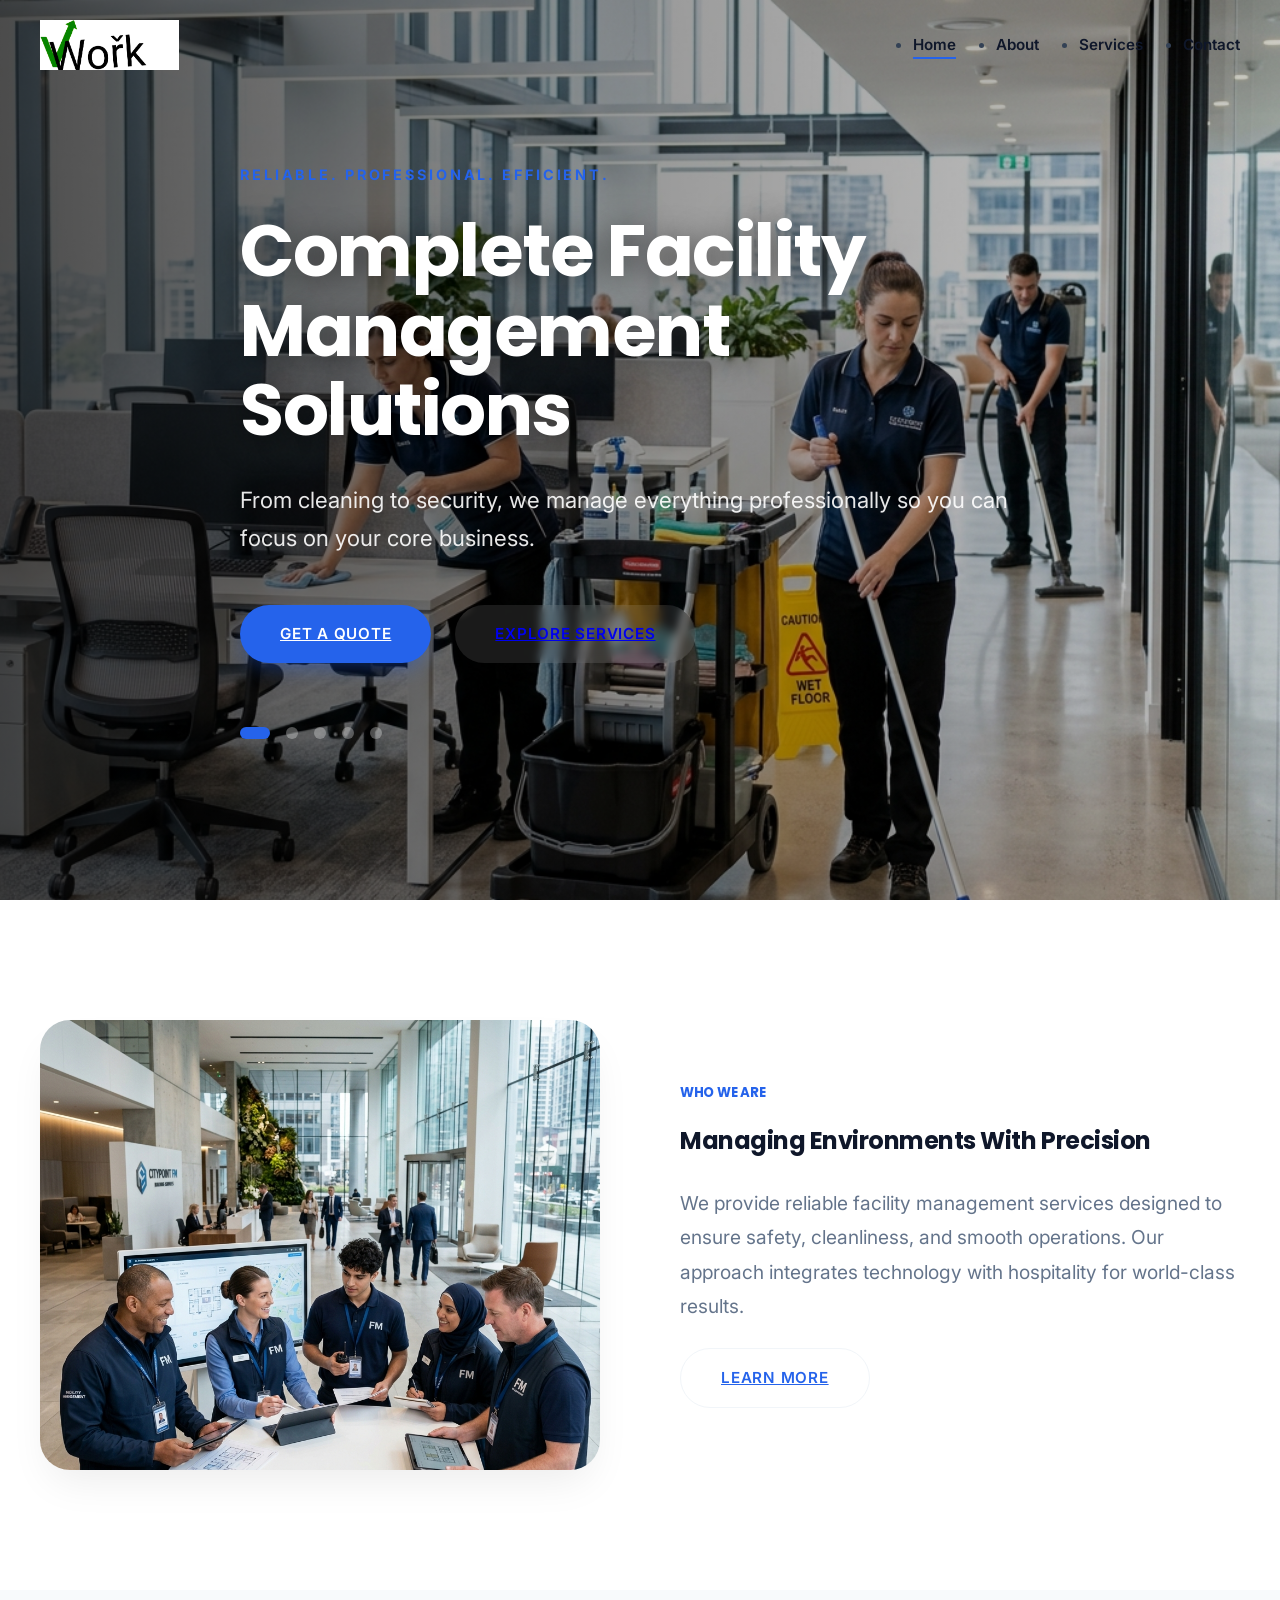
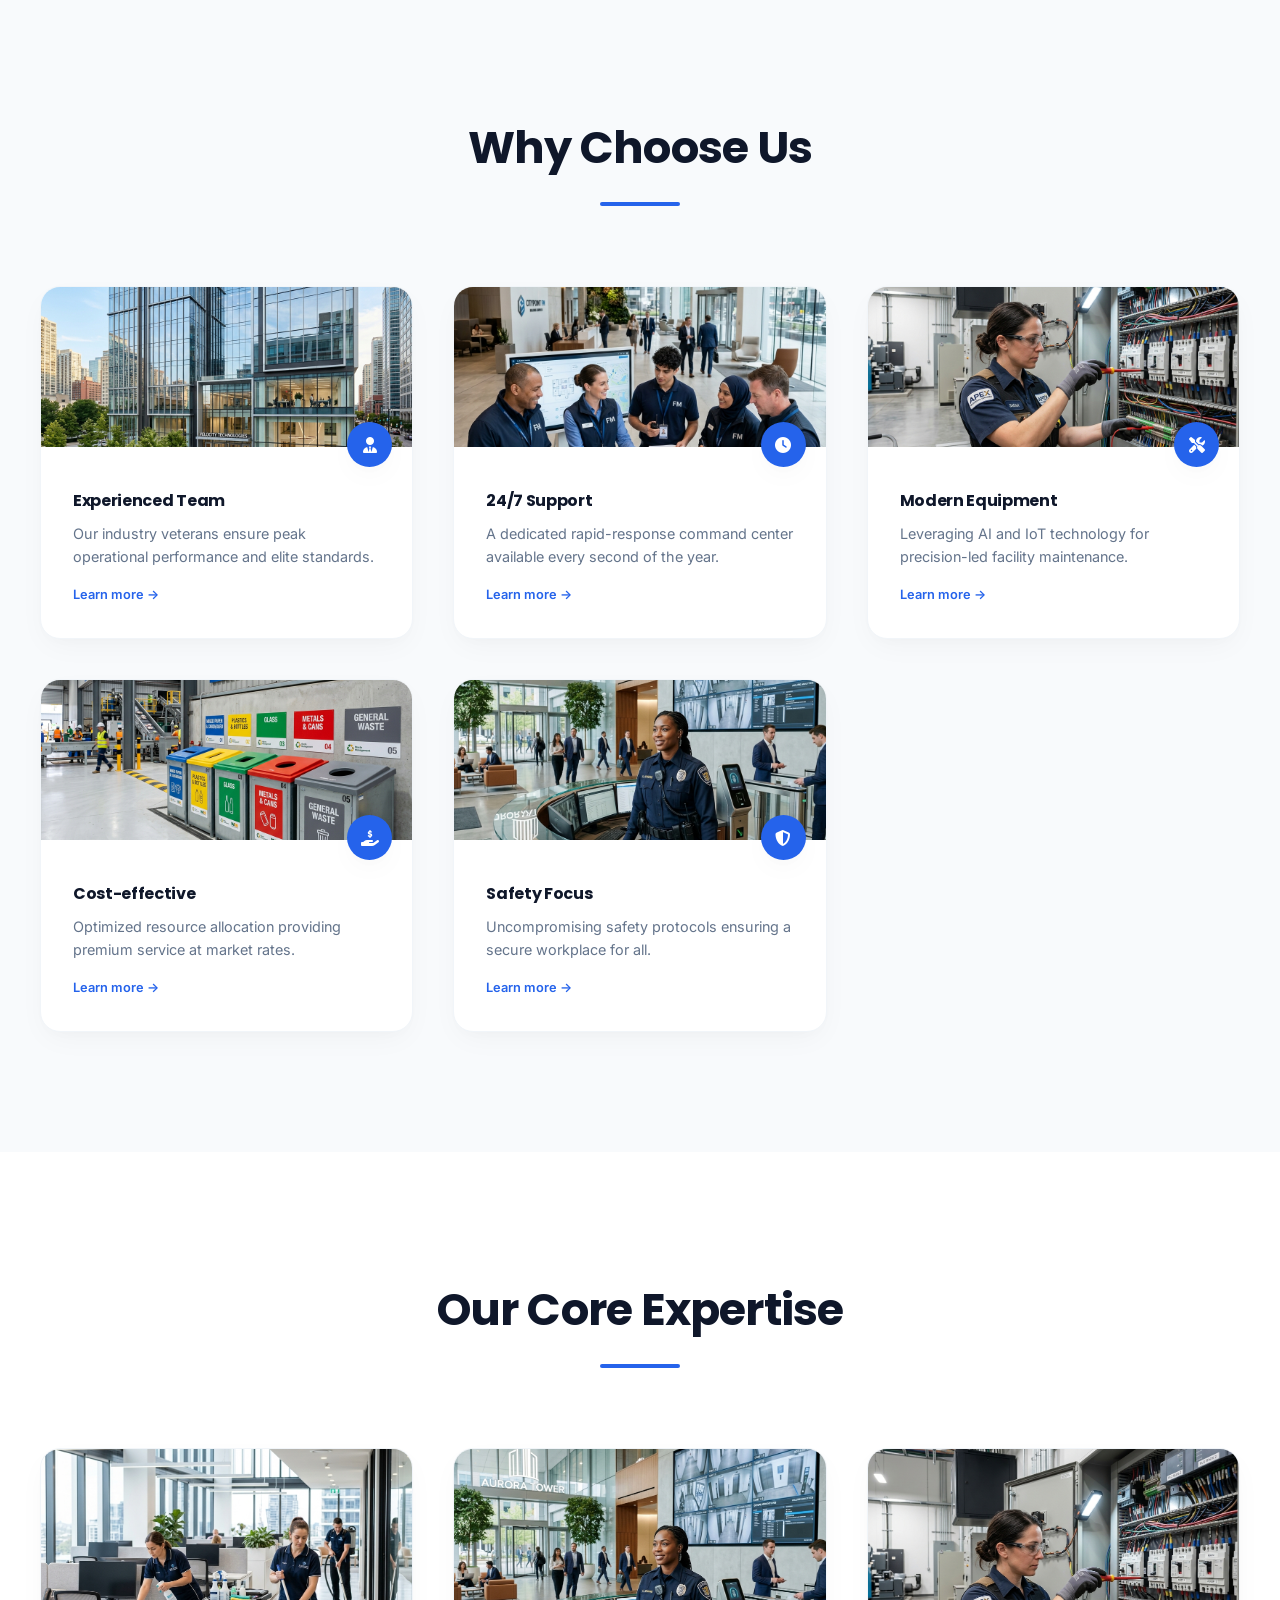
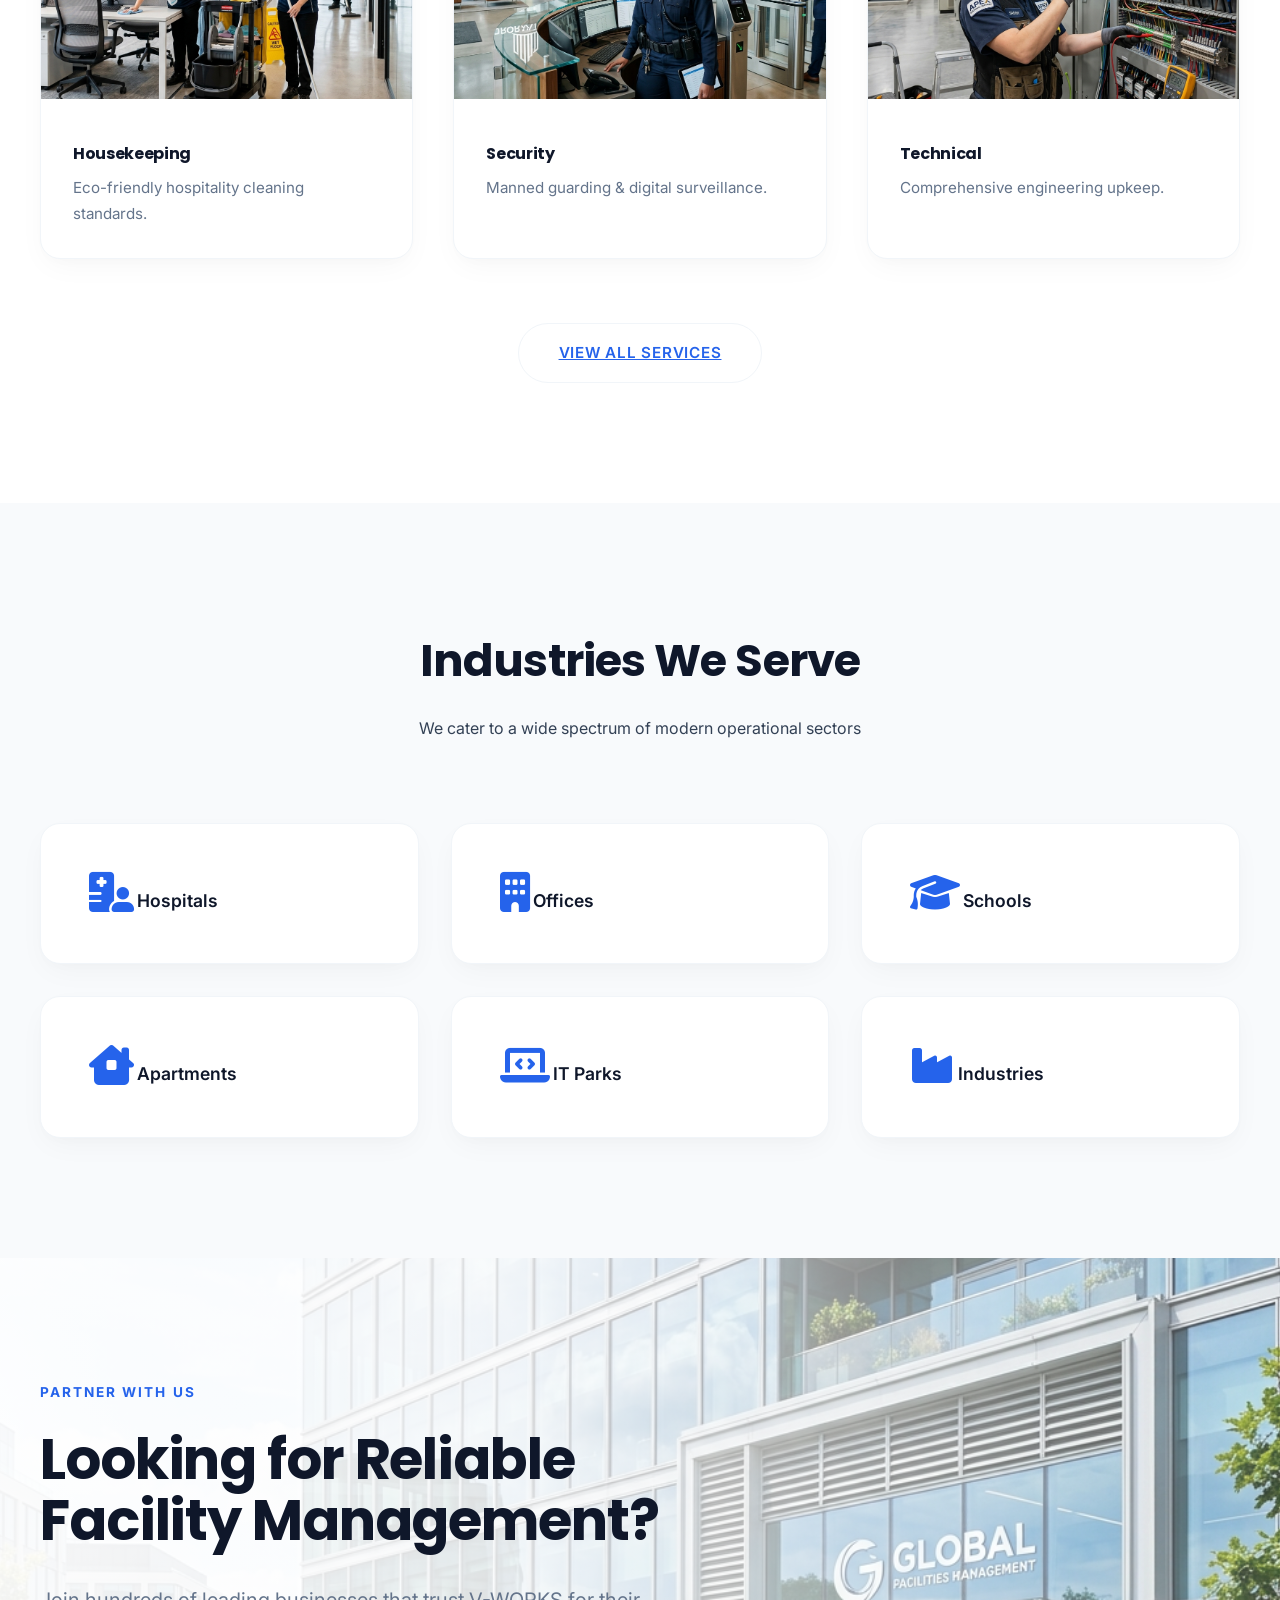
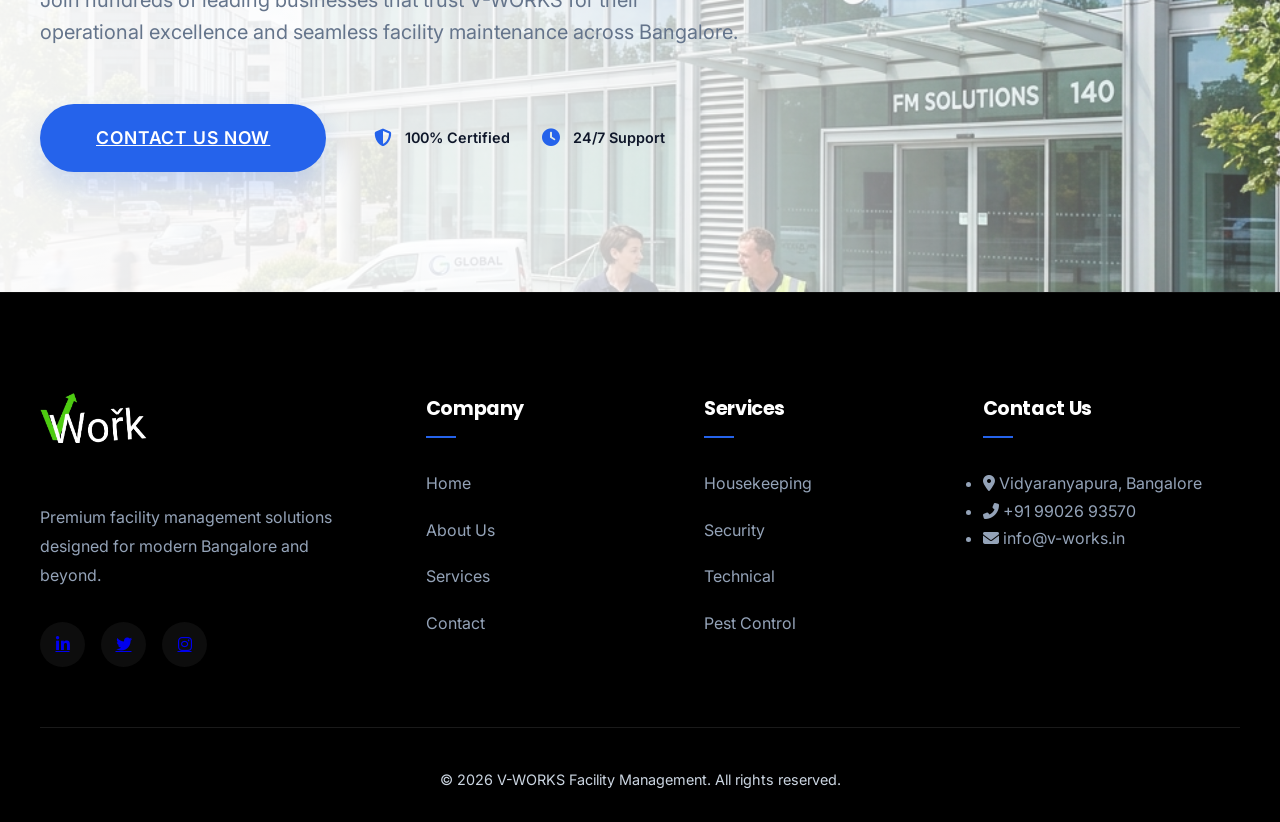
==== index.html @ 8fc551c4 "Initialize V-WORKS project with professional directory structure" ====
<!DOCTYPE html>
<html lang="en">
<head>
    <meta charset="UTF-8">
    <meta name="viewport" content="width=device-width, initial-scale=1.0">
    <title>V-WORKS Facility Management | Excellence in Operation</title>
    <link rel="stylesheet" href="css/style.css">
    <link rel="stylesheet" href="https://cdnjs.cloudflare.com/ajax/libs/font-awesome/6.4.0/css/all.min.css">
</head>
<body>

    <header>
        <div class="container">
            <nav>
                <a href="index.html" class="logo">
                    <img src="images/icons/logo-official.jpeg" alt="V-WORKS Logo" style="height: 50px; width: auto; display: block; filter: invert(1) hue-rotate(180deg); mix-blend-mode: multiply;">
                </a>
                <ul class="nav-links">
                    <li><a href="index.html">Home</a></li>
                    <li><a href="about.html">About</a></li>
                    <li><a href="services.html">Services</a></li>
                    <li><a href="contact.html">Contact</a></li>
                </ul>
                <div class="menu-toggle">
                    <i class="fas fa-bars"></i>
                </div>
            </nav>
        </div>
    </header>

    <!-- 1. CINEMATIC SLIDER HERO SECTION -->
    <section class="hero-slider" id="home">
        <div class="slider-container">
            <!-- Slide 1: Housekeeping -->
            <div class="slide active" style="background-image: url('images/services/housekeeping.png');"></div>
            <!-- Slide 2: Security -->
            <div class="slide" style="background-image: url('images/services/security.png');"></div>
            <!-- Slide 3: Maintenance -->
            <div class="slide" style="background-image: url('images/services/maintenance.png');"></div>
            <!-- Slide 4: Landscaping -->
            <div class="slide" style="background-image: url('images/services/landscaping.png');"></div>
            <!-- Slide 5: Facility -->
            <div class="slide" style="background-image: url('images/hero/hero-bg.png');"></div>
        </div>

        <div class="slider-overlay"></div>

        <div class="container">
            <div class="hero-slider-content">
                <span class="service-tag reveal-fade">Reliable. Professional. Efficient.</span>
                <h1 class="reveal-up">Complete Facility <br><span class="text-accent">Management</span> Solutions</h1>
                <p class="reveal-up" style="transition-delay: 0.2s;">From cleaning to security, we manage everything professionally so you can focus on your core business.</p>
                
                <div class="hero-btns reveal-up" style="transition-delay: 0.4s;">
                    <a href="contact.html" class="btn btn-primary">Get a Quote</a>
                    <a href="services.html" class="btn btn-outline" style="background: rgba(255,255,255,0.1); backdrop-filter: blur(5px);">Explore Services</a>
                </div>

                <div class="slider-dots">
                    <span class="dot active"></span>
                    <span class="dot"></span>
                    <span class="dot"></span>
                    <span class="dot"></span>
                    <span class="dot"></span>
                </div>
            </div>
        </div>
    </section>

    <!-- 2. QUICK ABOUT -->
    <section class="quick-about section-padding">
        <div class="container">
            <div class="grid-3" style="grid-template-columns: 1fr 1fr; align-items: center; gap: 5rem;">
                <div class="service-img-wrapper reveal-left">
                    <img src="images/about/who-we-are.png" alt="Facility Excellence">
                </div>
                <div class="about-text reveal-right">
                    <h5 style="color: var(--primary-color); text-transform: uppercase; margin-bottom: 1rem;">Who We Are</h5>
                    <h2 style="margin-bottom: 1.5rem;">Managing Environments With Precision</h2>
                    <p style="font-size: 1.2rem; line-height: 1.8; color: var(--secondary-color);">We provide reliable facility management services designed to ensure safety, cleanliness, and smooth operations. Our approach integrates technology with hospitality for world-class results.</p>
                    <a href="about.html" class="btn btn-secondary" style="margin-top: 1.5rem;">Learn More</a>
                </div>
            </div>
        </div>
    </section>

    <!-- 3. WHY CHOOSE US -->
    <section class="why-choose section-padding" style="background: var(--bg-light);">
        <div class="container">
            <div class="section-title reveal-fade">
                <h2>Why Choose Us</h2>
                <div class="accent-bar"></div>
            </div>
            <div class="grid-3" style="gap: 2.5rem;">
                <div class="card-premium reveal-fade interactive-card" data-topic="team" style="padding: 0; overflow: hidden; display: flex; flex-direction: column;">
                    <div class="card-img-top" style="background-image: url('images/about/about-company.png'); height: 160px; background-size: cover; background-position: center; position: relative;">
                        <i class="fas fa-user-tie" style="position: absolute; bottom: -20px; right: 20px; background: var(--primary-color); color: white; width: 45px; height: 45px; border-radius: 50%; display: flex; align-items: center; justify-content: center; box-shadow: var(--shadow-soft);"></i>
                    </div>
                    <div style="padding: 2.5rem 2rem 2rem;">
                        <h4 style="margin-bottom: 0.5rem; color: var(--heading-color);">Experienced Team</h4>
                        <p style="font-size: 0.9rem; color: var(--secondary-color); line-height: 1.6;">Our industry veterans ensure peak operational performance and elite standards.</p>
                        <span style="font-size: 0.8rem; color: var(--primary-color); font-weight: 600; margin-top: 1rem; display: block;">Learn more →</span>
                    </div>
                </div>
                <div class="card-premium reveal-fade interactive-card" data-topic="support" style="padding: 0; overflow: hidden; display: flex; flex-direction: column;">
                    <div class="card-img-top" style="background-image: url('images/about/who-we-are.png'); height: 160px; background-size: cover; background-position: center; position: relative;">
                        <i class="fas fa-clock" style="position: absolute; bottom: -20px; right: 20px; background: var(--primary-color); color: white; width: 45px; height: 45px; border-radius: 50%; display: flex; align-items: center; justify-content: center; box-shadow: var(--shadow-soft);"></i>
                    </div>
                    <div style="padding: 2.5rem 2rem 2rem;">
                        <h4 style="margin-bottom: 0.5rem; color: var(--heading-color);">24/7 Support</h4>
                        <p style="font-size: 0.9rem; color: var(--secondary-color); line-height: 1.6;">A dedicated rapid-response command center available every second of the year.</p>
                        <span style="font-size: 0.8rem; color: var(--primary-color); font-weight: 600; margin-top: 1rem; display: block;">Learn more →</span>
                    </div>
                </div>
                <div class="card-premium reveal-fade interactive-card" data-topic="equipment" style="padding: 0; overflow: hidden; display: flex; flex-direction: column;">
                    <div class="card-img-top" style="background-image: url('images/services/maintenance.png'); height: 160px; background-size: cover; background-position: center; position: relative;">
                        <i class="fas fa-tools" style="position: absolute; bottom: -20px; right: 20px; background: var(--primary-color); color: white; width: 45px; height: 45px; border-radius: 50%; display: flex; align-items: center; justify-content: center; box-shadow: var(--shadow-soft);"></i>
                    </div>
                    <div style="padding: 2.5rem 2rem 2rem;">
                        <h4 style="margin-bottom: 0.5rem; color: var(--heading-color);">Modern Equipment</h4>
                        <p style="font-size: 0.9rem; color: var(--secondary-color); line-height: 1.6;">Leveraging AI and IoT technology for precision-led facility maintenance.</p>
                        <span style="font-size: 0.8rem; color: var(--primary-color); font-weight: 600; margin-top: 1rem; display: block;">Learn more →</span>
                    </div>
                </div>
                <div class="card-premium reveal-fade interactive-card" data-topic="cost" style="padding: 0; overflow: hidden; display: flex; flex-direction: column;">
                    <div class="card-img-top" style="background-image: url('images/services/waste-management.png'); height: 160px; background-size: cover; background-position: center; position: relative;">
                        <i class="fas fa-hand-holding-dollar" style="position: absolute; bottom: -20px; right: 20px; background: var(--primary-color); color: white; width: 45px; height: 45px; border-radius: 50%; display: flex; align-items: center; justify-content: center; box-shadow: var(--shadow-soft);"></i>
                    </div>
                    <div style="padding: 2.5rem 2rem 2rem;">
                        <h4 style="margin-bottom: 0.5rem; color: var(--heading-color);">Cost-effective</h4>
                        <p style="font-size: 0.9rem; color: var(--secondary-color); line-height: 1.6;">Optimized resource allocation providing premium service at market rates.</p>
                        <span style="font-size: 0.8rem; color: var(--primary-color); font-weight: 600; margin-top: 1rem; display: block;">Learn more →</span>
                    </div>
                </div>
                <div class="card-premium reveal-fade interactive-card" data-topic="safety" style="padding: 0; overflow: hidden; display: flex; flex-direction: column;">
                    <div class="card-img-top" style="background-image: url('images/services/security.png'); height: 160px; background-size: cover; background-position: center; position: relative;">
                        <i class="fas fa-shield-alt" style="position: absolute; bottom: -20px; right: 20px; background: var(--primary-color); color: white; width: 45px; height: 45px; border-radius: 50%; display: flex; align-items: center; justify-content: center; box-shadow: var(--shadow-soft);"></i>
                    </div>
                    <div style="padding: 2.5rem 2rem 2rem;">
                        <h4 style="margin-bottom: 0.5rem; color: var(--heading-color);">Safety Focus</h4>
                        <p style="font-size: 0.9rem; color: var(--secondary-color); line-height: 1.6;">Uncompromising safety protocols ensuring a secure workplace for all.</p>
                        <span style="font-size: 0.8rem; color: var(--primary-color); font-weight: 600; margin-top: 1rem; display: block;">Learn more →</span>
                    </div>
                </div>
            </div>
        </div>
    </section>

    <!-- Details Modal -->
    <div id="detailsModal" class="modal-overlay">
        <div class="modal-content glass">
            <span class="close-modal">&times;</span>
            <div id="modalBody">
                <!-- Content injected via JS -->
            </div>
        </div>
    </div>

    <!-- 4. SERVICES PREVIEW -->
    <section class="services-preview section-padding">
        <div class="container">
            <div class="section-title reveal-fade">
                <h2>Our Core Expertise</h2>
                <div class="accent-bar"></div>
            </div>
            <div class="grid-3">
                <div class="card-premium reveal-fade" style="padding: 0; overflow: hidden;">
                    <img src="images/services/housekeeping.png" alt="Housekeeping" style="width: 100%; height: 250px; object-fit: cover;">
                    <div style="padding: 2rem;">
                        <h4 style="margin-bottom: 0.5rem;">Housekeeping</h4>
                        <p style="font-size: 0.95rem; color: var(--secondary-color);">Eco-friendly hospitality cleaning standards.</p>
                    </div>
                </div>
                <div class="card-premium reveal-fade" style="padding: 0; overflow: hidden;">
                    <img src="images/services/security.png" alt="Security" style="width: 100%; height: 250px; object-fit: cover;">
                    <div style="padding: 2rem;">
                        <h4 style="margin-bottom: 0.5rem;">Security</h4>
                        <p style="font-size: 0.95rem; color: var(--secondary-color);">Manned guarding & digital surveillance.</p>
                    </div>
                </div>
                <div class="card-premium reveal-fade" style="padding: 0; overflow: hidden;">
                    <img src="images/services/maintenance.png" alt="Technical" style="width: 100%; height: 250px; object-fit: cover;">
                    <div style="padding: 2rem;">
                        <h4 style="margin-bottom: 0.5rem;">Technical</h4>
                        <p style="font-size: 0.95rem; color: var(--secondary-color);">Comprehensive engineering upkeep.</p>
                    </div>
                </div>
            </div>
            <div style="text-align: center; margin-top: 4rem;">
                <a href="services.html" class="btn btn-secondary">View All Services</a>
            </div>
        </div>
    </section>

    <!-- 5. INDUSTRIES -->
    <section class="industries section-padding" style="background: var(--bg-light);">
        <div class="container">
            <div class="section-title reveal-fade">
                <h2>Industries We Serve</h2>
                <p style="margin-top: 1rem;">We cater to a wide spectrum of modern operational sectors</p>
            </div>
            <div class="grid-3" style="grid-template-columns: repeat(auto-fit, minmax(280px, 1fr)); gap: 2rem;">
                <div class="card-premium reveal-fade industry-tag">
                    <i class="fas fa-hospital-user"></i>
                    <span>Hospitals</span>
                </div>
                <div class="card-premium reveal-fade industry-tag">
                    <i class="fas fa-building"></i>
                    <span>Offices</span>
                </div>
                <div class="card-premium reveal-fade industry-tag">
                    <i class="fas fa-graduation-cap"></i>
                    <span>Schools</span>
                </div>
                <div class="card-premium reveal-fade industry-tag">
                    <i class="fas fa-house-chimney-window"></i>
                    <span>Apartments</span>
                </div>
                <div class="card-premium reveal-fade industry-tag">
                    <i class="fas fa-laptop-code"></i>
                    <span>IT Parks</span>
                </div>
                <div class="card-premium reveal-fade industry-tag">
                    <i class="fas fa-industry"></i>
                    <span>Industries</span>
                </div>
            </div>
        </div>
    </section>

    <!-- 7. PREMIUM LIGHT CTA SECTION -->
    <section class="cta-banner-new" id="contact">
        <div class="cta-bg-image"></div>
        <div class="cta-overlay-light"></div>
        <div class="container container-relative">
            <div class="cta-content-new reveal-up">
                <span class="cta-tag">Partner with us</span>
                <h2>Looking for Reliable <br><span class="text-accent">Facility Management?</span></h2>
                <p>Join hundreds of leading businesses that trust V-WORKS for their operational excellence and seamless facility maintenance across Bangalore.</p>
                
                <div class="cta-flex">
                    <a href="contact.html" class="btn btn-primary btn-cta-main">Contact Us Now</a>
                    <div class="cta-trust">
                        <div class="trust-pill">
                            <i class="fas fa-shield-alt"></i> 100% Certified
                        </div>
                        <div class="trust-pill">
                            <i class="fas fa-clock"></i> 24/7 Support
                        </div>
                    </div>
                </div>
            </div>
        </div>
    </section>

    <footer>
        <div class="container">
            <div class="footer-grid">
                <div class="footer-col">
                    <a href="index.html" class="logo" style="margin-bottom: 1.5rem; display: inline-block;">
                        <img src="images/icons/logo-official.jpeg" alt="V-WORKS Logo" style="height: 50px; width: auto; mix-blend-mode: screen;">
                    </a>
                    <p class="footer-desc">Premium facility management solutions designed for modern Bangalore and beyond.</p>
                    <div class="social-bar">
                        <a href="#"><i class="fab fa-linkedin-in"></i></a>
                        <a href="#"><i class="fab fa-twitter"></i></a>
                        <a href="#"><i class="fab fa-instagram"></i></a>
                    </div>
                </div>
                <div class="footer-col">
                    <h4>Company</h4>
                    <ul class="footer-links">
                        <li><a href="index.html">Home</a></li>
                        <li><a href="about.html">About Us</a></li>
                        <li><a href="services.html">Services</a></li>
                        <li><a href="contact.html">Contact</a></li>
                    </ul>
                </div>
                <div class="footer-col">
                    <h4>Services</h4>
                    <ul class="footer-links">
                        <li><a href="services.html#housekeeping">Housekeeping</a></li>
                        <li><a href="services.html#security">Security</a></li>
                        <li><a href="services.html#maintenance">Technical</a></li>
                        <li><a href="services.html#pest-control">Pest Control</a></li>
                    </ul>
                </div>
                <div class="footer-col">
                    <h4 class="footer-title">Contact Us</h4>
                    <ul class="footer-contact">
                        <li><i class="fas fa-map-marker-alt"></i> Vidyaranyapura, Bangalore</li>
                        <li><i class="fas fa-phone-alt"></i> +91 99026 93570</li>
                        <li><i class="fas fa-envelope"></i> info@v-works.in</li>
                    </ul>
                </div>
            </div>
            <div class="footer-bottom">
                <p>&copy; 2026 V-WORKS Facility Management. All rights reserved.</p>
            </div>
        </div>
    </footer>

    <script src="js/script.js"></script>
</body>
</html>
---- css/style.css ----
@import url('https://fonts.googleapis.com/css2?family=Poppins:wght@300;400;500;600;700&family=Inter:wght@400;500;600;700&display=swap');

:root {
    --primary-color: #2563eb;
    --primary-glow: rgba(37, 99, 235, 0.4);
    --secondary-color: #64748b;
    --text-color: #334155;
    --heading-color: #0f172a;
    --bg-white: #ffffff;
    --bg-light: #f8fafc;
    --bg-glass: rgba(255, 255, 255, 0.8);
    --footer-bg: #1e293b;
    --footer-text: #cbd5e1;
    --border-color: #f1f5f9;
    --shadow-soft: 0 10px 30px -5px rgba(0, 0, 0, 0.04), 0 5px 15px -5px rgba(0, 0, 0, 0.02);
    --shadow-premium: 0 20px 40px -10px rgba(0, 0, 0, 0.08);
    --transition-smooth: all 0.5s cubic-bezier(0.4, 0, 0.2, 1);
}

/* Reset & Global */
* {
    margin: 0;
    padding: 0;
    box-sizing: border-box;
}

html {
    scroll-behavior: smooth;
}

body {
    font-family: 'Inter', sans-serif;
    line-height: 1.7;
    color: var(--text-color);
    background-color: var(--bg-white);
    overflow-x: hidden;
}

h1, h2, h3, h4, h5, h6 {
    font-family: 'Poppins', sans-serif;
    color: var(--heading-color);
    font-weight: 700;
    letter-spacing: -0.02em;
}

/* Reusable Components */
.container {
    max-width: 1280px;
    margin: 0 auto;
    padding: 0 2.5rem;
}

.section-padding {
    padding: 120px 0;
}

.btn {
    display: inline-flex;
    align-items: center;
    justify-content: center;
    padding: 1rem 2.5rem;
    border-radius: 50px;
    font-weight: 600;
    font-size: 0.95rem;
    cursor: pointer;
    transition: var(--transition-smooth);
    border: none;
    text-transform: uppercase;
    letter-spacing: 0.05em;
    position: relative;
    overflow: hidden;
}

.btn-primary {
    background: var(--primary-color);
    color: white;
    box-shadow: 0 10px 20px -5px var(--primary-glow);
}

.btn-primary:hover {
    transform: translateY(-3px);
    box-shadow: 0 15px 30px -5px var(--primary-glow);
}

.btn-secondary {
    background: white;
    color: var(--primary-color);
    border: 1px solid var(--border-color);
}

.btn-secondary:hover {
    background: var(--bg-light);
    transform: translateY(-3px);
}

/* Glassmorphism Classes */
.glass {
    background: var(--bg-glass);
    backdrop-filter: blur(12px);
    -webkit-backdrop-filter: blur(12px);
    border: 1px solid rgba(255, 255, 255, 0.3);
}

/* Navbar */
header {
    position: fixed;
    top: 0;
    width: 100%;
    z-index: 1000;
    transition: var(--transition-smooth);
    padding: 20px 0;
}

header.scrolled {
    background: var(--bg-glass);
    backdrop-filter: blur(15px);
    padding: 15px 0;
    box-shadow: var(--shadow-soft);
}

nav {
    display: flex;
    justify-content: space-between;
    align-items: center;
}

.logo {
    font-size: 1.6rem;
    font-weight: 800;
    color: var(--primary-color);
    text-decoration: none;
    display: flex;
    align-items: center;
    gap: 10px;
}

.nav-links {
    display: flex;
    gap: 2.5rem;
}

.nav-links a {
    text-decoration: none;
    font-weight: 600;
    font-size: 0.95rem;
    color: var(--heading-color);
    position: relative;
}

.nav-links a::after {
    content: '';
    position: absolute;
    bottom: -5px;
    left: 0;
    width: 0;
    height: 2px;
    background: var(--primary-color);
    transition: var(--transition-smooth);
}

.nav-links a:hover::after,
.nav-links a.active::after {
    width: 100%;
}

.menu-toggle {
    display: none;
    cursor: pointer;
}

/* Hero Sections (Global & Page Specific) */
.hero, .page-hero {
    position: relative;
    background-size: cover;
    background-position: center;
    background-repeat: no-repeat;
    display: flex;
    align-items: center;
    color: white;
}

.hero {
    height: 100vh;
}

.page-hero {
    padding-top: 180px;
    padding-bottom: 120px;
    height: auto;
    min-height: 50vh;
}

.hero::before, .page-hero::before {
    content: '';
    position: absolute;
    inset: 0;
    background: linear-gradient(to right, rgba(15, 23, 42, 0.9), rgba(15, 23, 42, 0.4));
    z-index: 1;
}

.hero-index { background-image: url('../images/hero/hero-bg.png'); }
.hero-about { background-image: url('../images/about/about-company.png'); }
.hero-services { background-image: url('../images/services/maintenance.png'); }
.hero-contact { background-image: url('../images/about/who-we-are.png'); }

.hero-content, .page-hero .container {
    position: relative;
    z-index: 2;
}

/* Cinematic Slider Hero */
.hero-slider {
    position: relative;
    height: 100vh;
    min-height: 600px;
    overflow: hidden;
    display: flex;
    align-items: center;
    color: white;
}

.slider-container {
    position: absolute;
    top: 0;
    left: 0;
    width: 100%;
    height: 100%;
    z-index: 1;
}

.slide {
    position: absolute;
    top: 0;
    left: 0;
    width: 100%;
    height: 100%;
    background-size: cover;
    background-position: center;
    opacity: 0;
    transition: opacity 1.5s ease-in-out;
    transform: scale(1.1);
}

.slide.active {
    opacity: 1;
    transform: scale(1);
    animation: kenburns 20s linear infinite;
}

@keyframes kenburns {
    from { transform: scale(1); }
    to { transform: scale(1.15); }
}

.slider-overlay {
    position: absolute;
    top: 0;
    left: 0;
    width: 100%;
    height: 100%;
    background: linear-gradient(to right, rgba(0,0,0,0.7) 0%, rgba(0,0,0,0.4) 50%, rgba(0,0,0,0.2) 100%);
    z-index: 2;
}

.hero-slider-content {
    position: relative;
    z-index: 3;
    max-width: 800px;
}

.service-tag {
    display: inline-block;
    color: var(--primary-color);
    font-weight: 700;
    text-transform: uppercase;
    letter-spacing: 0.2em;
    margin-bottom: 1.5rem;
    font-size: 0.9rem;
}

.hero-slider-content h1 {
    font-size: 4.5rem;
    line-height: 1.1;
    margin-bottom: 2rem;
    color: #ffffff !important;
    text-shadow: 0 4px 30px rgba(0,0,0,0.5);
}

.hero-slider-content p {
    font-size: 1.4rem;
    margin-bottom: 3rem;
    opacity: 0.9;
}

.slider-dots {
    display: flex;
    gap: 1rem;
    margin-top: 4rem;
}

.dot {
    width: 12px;
    height: 12px;
    border-radius: 50%;
    background: rgba(255,255,255,0.3);
    cursor: pointer;
    transition: all 0.3s ease;
}

.dot.active {
    background: var(--primary-color);
    width: 30px;
    border-radius: 10px;
}

@media (max-width: 768px) {
    .hero-slider-content h1 {
        font-size: 2.8rem;
    }
    
    .hero-slider-content {
        text-align: center;
    }
    
    .slider-dots {
        justify-content: center;
    }
}

/* Premium Split Hero */
.hero-split {
    min-height: 95vh;
    display: flex;
    align-items: center;
    position: relative;
    overflow: hidden;
    background: linear-gradient(135deg, #f8fafc 0%, #eff6ff 100%);
    padding: 120px 0 80px;
}

.hero-split-grid {
    display: grid;
    grid-template-columns: 1.1fr 0.9fr;
    gap: 4rem;
    align-items: center;
}

/* Premium Light CTA */
.cta-banner-new {
    position: relative;
    padding: 120px 0;
    overflow: hidden;
    background: white;
}

.cta-bg-image {
    position: absolute;
    top: 0; left: 0; width: 100%; height: 100%;
    background: url('../images/hero/hero-bg.png') no-repeat center center/cover;
    transform: scale(1.05); /* Slight zoom for depth */
}

.cta-overlay-light {
    position: absolute;
    top: 0; left: 0; width: 100%; height: 100%;
    background: linear-gradient(to right, rgba(255,255,255,0.95) 0%, rgba(255,255,255,0.85) 40%, rgba(255,255,255,0.2) 100%);
}

.container-relative {
    position: relative;
    z-index: 5;
}

.cta-content-new {
    max-width: 700px;
}

.cta-tag {
    display: inline-block;
    color: var(--primary-color);
    font-weight: 700;
    text-transform: uppercase;
    letter-spacing: 0.15em;
    margin-bottom: 1.5rem;
    font-size: 0.85rem;
}

.cta-content-new h2 {
    font-size: 3.5rem;
    line-height: 1.1;
    color: var(--heading-color);
    margin-bottom: 2rem;
}

.cta-content-new p {
    font-size: 1.25rem;
    color: var(--secondary-color);
    margin-bottom: 3.5rem;
    line-height: 1.6;
}

.cta-flex {
    display: flex;
    align-items: center;
    gap: 3rem;
}

.btn-cta-main {
    padding: 1.2rem 3.5rem;
    font-size: 1.1rem;
    box-shadow: 0 15px 30px rgba(37, 99, 235, 0.2);
}

.cta-trust {
    display: flex;
    gap: 2rem;
}

.trust-pill {
    display: flex;
    align-items: center;
    gap: 0.8rem;
    font-weight: 600;
    font-size: 0.9rem;
    color: var(--heading-color);
}

.trust-pill i {
    color: var(--primary-color);
    font-size: 1.1rem;
}

@media (max-width: 1024px) {
    .cta-banner-new {
        text-align: center;
    }
    
    .cta-overlay-light {
        background: rgba(255,255,255,0.9);
    }
    
    .cta-flex {
        flex-direction: column;
        gap: 2rem;
    }
    
    .cta-content-new h2 {
        font-size: 2.8rem;
    }
}

.trust-line {
    display: inline-flex;
    align-items: center;
    gap: 0.8rem;
    background: white;
    padding: 0.6rem 1.2rem;
    border-radius: 50px;
    font-size: 0.9rem;
    font-weight: 600;
    color: var(--primary-color);
    box-shadow: 0 10px 30px rgba(0,0,0,0.05);
    margin-bottom: 2rem;
}

.hero-split-content h1 {
    font-size: 4rem;
    line-height: 1.1;
    color: var(--heading-color);
    margin-bottom: 1.5rem;
}

.hero-split-content p {
    font-size: 1.25rem;
    line-height: 1.6;
    color: var(--secondary-color);
    margin-bottom: 2.5rem;
    max-width: 550px;
}

.hero-btns-group {
    display: flex;
    gap: 1.5rem;
    margin-bottom: 4rem;
}

/* Stats Bar */
.hero-stats-bar {
    display: flex;
    gap: 3rem;
    border-top: 1px solid rgba(0,0,0,0.05);
    padding-top: 2rem;
}

.stat-item {
    display: flex;
    flex-direction: column;
}

.stat-num {
    font-size: 1.8rem;
    font-weight: 800;
    color: var(--heading-color);
}

.stat-label {
    font-size: 0.9rem;
    color: var(--secondary-color);
    text-transform: uppercase;
    letter-spacing: 0.05em;
}

/* Visual Right */
.hero-img-container {
    position: relative;
    padding: 20px;
}

.hero-img-container img {
    width: 100%;
    border-radius: 30px;
    box-shadow: 0 40px 100px rgba(0,0,0,0.1);
    transform: perspective(1000px) rotateY(-5deg);
}

.accent-card {
    position: absolute;
    bottom: 40px;
    left: -40px;
    padding: 1.2rem 2rem;
    border-radius: 15px;
    display: flex;
    align-items: center;
    gap: 1rem;
    box-shadow: 0 20px 40px rgba(0,0,0,0.1);
    animation: float 4s ease-in-out infinite alternate;
}

.accent-card i {
    width: 40px;
    height: 40px;
    background: var(--primary-color);
    color: white;
    border-radius: 50%;
    display: flex;
    align-items: center;
    justify-content: center;
}

/* Background Blobs */
.blob {
    position: absolute;
    border-radius: 50%;
    filter: blur(80px);
    z-index: -1;
}

.hero-mesh {
    position: absolute;
    top: 0;
    left: 0;
    width: 100%;
    height: 100%;
    background-image: radial-gradient(rgba(37, 99, 235, 0.05) 1px, transparent 1px);
    background-size: 30px 30px;
    z-index: -1;
}

.mock-bg {
    position: absolute;
    border-radius: 20px;
    overflow: hidden;
    opacity: 0.08;
    filter: blur(10px);
    z-index: -2;
    transform: rotate(-10deg);
}

.mock-bg img {
    width: 100%;
    height: 100%;
    object-fit: cover;
}

.mock-1 {
    width: 300px;
    height: 350px;
    top: 10%;
    left: -5%;
}

/* Industry Tag System for Parity */
.industry-tag {
    display: inline-block;
    padding: 0.5rem 1rem;
    background: rgba(37, 99, 235, 0.1);
    color: var(--primary-color);
    border-radius: 50px;
    font-size: 0.8rem;
    font-weight: 700;
}

.mock-2 {
    width: 400px;
    height: 300px;
    bottom: -5%;
    right: 20%;
}

/* Animations */
@keyframes float {
    from { transform: translateY(0); }
    to { transform: translateY(-20px); }
}

.floating {
    animation: float 6s ease-in-out infinite alternate;
}

/* Scroll Indicator */
.scroll-indicator {
    position: absolute;
    bottom: 40px;
    left: 50%;
    transform: translateX(-50%);
    display: flex;
    flex-direction: column;
    align-items: center;
    gap: 0.5rem;
    text-decoration: none;
    color: var(--secondary-color);
    font-size: 0.8rem;
    font-weight: 600;
}

.scroll-indicator i {
    animation: bounce 2s infinite;
}

@keyframes bounce {
    0%, 20%, 50%, 80%, 100% {transform: translateY(0);}
    40% {transform: translateY(-10px);}
    60% {transform: translateY(-5px);}
}

.hero h1, .page-hero h1, 
.hero h2, .page-hero h2, 
.hero h3, .page-hero h3, 
.hero h4, .page-hero h4, 
.hero h5, .page-hero h5, 
.hero h6, .page-hero h6,
.hero p, .page-hero p,
.hero span, .page-hero span {
    color: white !important;
}

.hero h1 {
    font-size: clamp(3rem, 8vw, 4.5rem);
    color: white;
    line-height: 1.1;
    margin-bottom: 2rem;
}

.hero p {
    font-size: 1.25rem;
    margin-bottom: 2.5rem;
    color: rgba(255, 255, 255, 0.8);
    max-width: 600px;
}

.hero-btns {
    display: flex;
    gap: 1.5rem;
}

/* Cards & Grid Improvements */
.section-title {
    text-align: center;
    margin-bottom: 5rem;
}

.section-title h2 {
    font-size: 2.8rem;
    margin-bottom: 1rem;
}

.section-title .accent-bar {
    width: 80px;
    height: 4px;
    background: var(--primary-color);
    margin: 0 auto;
    border-radius: 10px;
}

.grid-3 {
    display: grid;
    grid-template-columns: repeat(auto-fit, minmax(350px, 1fr));
    gap: 2.5rem;
}

.card-premium {
    background: white;
    padding: 3rem;
    border-radius: 20px;
    box-shadow: var(--shadow-soft);
    border: 1px solid var(--border-color);
    transition: var(--transition-smooth);
    text-align: left;
}

.card-premium:hover {
    transform: translateY(-10px);
    box-shadow: var(--shadow-premium);
}

/* Contact Page Premium Styles */
.contact-grid-wrapper {
    display: grid;
    grid-template-columns: 1fr 1.2fr;
    gap: 5rem;
    align-items: start;
}

.contact-info-panel {
    background: var(--bg-light);
    padding: 4rem;
    border-radius: 30px;
    border: 1px solid var(--border-color);
}

.info-header h2 {
    font-size: 2.5rem;
    margin-bottom: 1rem;
}

.info-header p {
    margin-bottom: 3rem;
    color: var(--secondary-color);
}

.info-list {
    display: flex;
    flex-direction: column;
    gap: 2rem;
    margin-bottom: 4rem;
}

.info-item {
    display: flex;
    gap: 1.5rem;
    align-items: center;
}

.info-item i {
    width: 50px;
    height: 50px;
    background: white;
    border-radius: 12px;
    display: flex;
    align-items: center;
    justify-content: center;
    color: var(--primary-color);
    font-size: 1.2rem;
    box-shadow: var(--shadow-soft);
}

.info-item h5 {
    margin-bottom: 0.2rem;
    font-size: 1.1rem;
}

.social-panel h5 {
    margin-bottom: 1.5rem;
}

/* Floating Label Form */
.form-card {
    padding: 4rem;
    border-radius: 30px;
}

.input-group {
    position: relative;
    margin-bottom: 2rem;
}

.input-group input, 
.input-group textarea {
    width: 100%;
    padding: 1.2rem;
    border: 1px solid var(--border-color);
    border-radius: 12px;
    background: white;
    font-size: 1rem;
    outline: none;
    transition: var(--transition-smooth);
}

.input-group label {
    position: absolute;
    left: 1.2rem;
    top: 50%;
    transform: translateY(-50%);
    color: var(--secondary-color);
    pointer-events: none;
    transition: var(--transition-smooth);
    background: white;
    padding: 0 5px;
}

.input-group textarea + label {
    top: 1.5rem;
    transform: none;
}

.input-group input:focus, 
.input-group textarea:focus {
    border-color: var(--primary-color);
    box-shadow: 0 0 15px var(--primary-glow);
}

.input-group input:focus + label,
.input-group input:not(:placeholder-shown) + label,
.input-group textarea:focus + label,
.input-group textarea:not(:placeholder-shown) + label {
    top: 0;
    font-size: 0.85rem;
    color: var(--primary-color);
    font-weight: 600;
}

@media (max-width: 1024px) {
    .contact-grid-wrapper {
        grid-template-columns: 1fr;
        gap: 3rem;
    }
    .service-block, .service-block.reverse {
        flex-direction: column !important;
        gap: 3rem;
    }
    
    .service-img-wrapper {
        width: 100%;
        height: 350px;
    }
    
    .footer-grid {
        grid-template-columns: 1fr 1fr;
    }
}

/* Services Page Zig-Zag System */
.service-strip {
    padding: 100px 0;
}

.service-strip.bg-alternate {
    background: var(--bg-light);
}

.service-block {
    display: flex;
    align-items: center;
    gap: 6rem;
}

.service-block.reverse {
    flex-direction: row-reverse;
}

.service-img-wrapper {
    flex: 1;
    position: relative;
    overflow: hidden;
    border-radius: 30px;
    box-shadow: var(--shadow-premium);
    height: 450px;
}

.service-img-wrapper img {
    width: 100%;
    height: 500px;
    object-fit: cover;
    transition: var(--transition-smooth);
}

.service-img-wrapper:hover img {
    transform: scale(1.08);
}

.service-info {
    flex: 1;
}

.service-info h3 {
    font-size: 2.5rem;
    margin-bottom: 1.5rem;
}

.service-bullets {
    margin-top: 1.5rem;
    list-style: none;
}

.service-bullets li {
    display: flex;
    align-items: center;
    gap: 12px;
    margin-bottom: 1rem;
    font-weight: 500;
}

.service-bullets i {
    color: var(--primary-color);
    font-size: 1.1rem;
}

/* Reveal Animations */
.reveal-fade {
    opacity: 0;
    transform: translateY(30px);
    transition: all 1s ease-out;
}

.reveal-left {
    opacity: 0;
    transform: translateX(-50px);
    transition: all 1s ease-out;
}

.reveal-right {
    opacity: 0;
    transform: translateX(50px);
    transition: all 1s ease-out;
}

.active-reveal {
    opacity: 1 !important;
    transform: translate(0) !important;
}

/* Card Stack System */
.card-stack {
    padding: 0 !important;
    overflow: hidden;
    display: flex;
    flex-direction: column;
    transition: all 0.5s cubic-bezier(0.4, 0, 0.2, 1);
    background: white;
}

.card-img-top {
    width: 100%;
    background-size: cover;
    background-position: center;
    position: relative;
}

.icon-stack {
    position: absolute; 
    bottom: -25px; 
    right: 25px; 
    background: var(--primary-color); 
    color: white; 
    width: 50px; 
    height: 50px; 
    border-radius: 50%; 
    display: flex !important; 
    align-items: center !important; 
    justify-content: center !important; 
    box-shadow: 0 10px 20px rgba(37, 99, 235, 0.3);
    z-index: 10;
    transition: var(--transition-smooth);
}

.icon-stack i {
    font-size: 1.2rem !important;
    line-height: 1 !important;
    margin: 0 !important;
    padding: 0 !important;
    display: flex !important;
    align-items: center !important;
    justify-content: center !important;
}

.card-body-stack {
    padding: 3rem 2.5rem 2.5rem;
}

.card-stack:hover {
    transform: translateY(-15px) scale(1.02);
    box-shadow: 0 30px 60px rgba(0,0,0,0.12);
}

.card-stack:hover .icon-stack {
    transform: scale(1.1) rotate(10deg);
    background: var(--heading-color);
}

.btn-text {
    font-size: 0.9rem;
    color: var(--primary-color);
    font-weight: 600;
    margin-top: 1.5rem;
    display: block;
    cursor: pointer;
}

.industry-tag i {
    font-size: 2.5rem;
    color: var(--primary-color);
}

.industry-tag span {
    font-weight: 600;
    color: var(--heading-color);
    font-size: 1.1rem;
}

.industry-tag:hover {
    transform: translateY(-10px);
    box-shadow: var(--shadow-premium);
    border-color: var(--primary-color);
}

.grid-4 {
    display: grid;
    grid-template-columns: repeat(4, 1fr);
    gap: 2rem;
}

/* Footer Premium */
footer {
    background: #000000 !important;
    color: #94a3b8;
    padding: 100px 0 30px;
    border-top: 1px solid rgba(255, 255, 255, 0.05);
}

.grid-5 {
    display: grid;
    grid-template-columns: repeat(5, 1fr);
    gap: 1.5rem;
}

.footer-grid {
    display: grid;
    grid-template-columns: 1.5fr 1fr 1fr 1.2fr;
    gap: 4rem;
    margin-bottom: 60px;
}

.footer-col h4 {
    color: white;
    font-size: 1.2rem;
    margin-bottom: 2rem;
    position: relative;
    padding-bottom: 0.8rem;
}

.footer-col h4::after {
    content: '';
    position: absolute;
    bottom: 0;
    left: 0;
    width: 30px;
    height: 2px;
    background: var(--primary-color);
}

.footer-desc {
    line-height: 1.8;
    margin: 1.5rem 0 2rem;
}

.footer-links {
    list-style: none;
}

.footer-links li {
    margin-bottom: 1.2rem;
}

.footer-links a, .footer-links span {
    color: #94a3b8;
    text-decoration: none;
    transition: var(--transition-smooth);
    display: flex;
    align-items: center;
    gap: 0.8rem;
}

.footer-links a:hover {
    color: var(--primary-color);
    transform: translateX(5px);
}

.social-bar {
    display: flex;
    gap: 1rem;
}

.social-bar a {
    width: 45px;
    height: 45px;
    background: rgba(255, 255, 255, 0.05);
    border-radius: 50%;
    background: rgba(255,255,255,0.05);
    display: flex;
    align-items: center;
    justify-content: center;
    transition: var(--transition-smooth);
}

.social-bar a:hover {
    background: var(--primary-color);
    transform: translateY(-5px);
}

.footer-bottom {
    text-align: center;
    padding-top: 40px;
    border-top: 1px solid rgba(255,255,255,0.1);
    color: var(--footer-text);
    font-size: 0.9rem;
}

/* Modal System */
.modal-overlay {
    position: fixed;
    top: 0;
    left: 0;
    width: 100%;
    height: 100%;
    background: rgba(15, 23, 42, 0.8);
    backdrop-filter: blur(10px);
    z-index: 2000;
    display: none;
    align-items: center;
    justify-content: center;
    padding: 2rem;
    transition: var(--transition-smooth);
}

.modal-overlay.active {
    display: flex;
}

.modal-content {
    background: white;
    max-width: 700px;
    width: 100%;
    padding: 4rem;
    border-radius: 30px;
    position: relative;
    box-shadow: var(--shadow-premium);
    animation: modalIn 0.5s cubic-bezier(0.4, 0, 0.2, 1);
}

@keyframes modalIn {
    from { opacity: 0; transform: translateY(30px) scale(0.95); }
    to { opacity: 1; transform: translateY(0) scale(1); }
}

.close-modal {
    position: absolute;
    top: 2rem;
    right: 2rem;
    font-size: 2rem;
    cursor: pointer;
    color: var(--secondary-color);
    transition: var(--transition-smooth);
}

.close-modal:hover {
    color: var(--primary-color);
    transform: rotate(90deg);
}

.modal-body h2 {
    font-size: 2.5rem;
    margin-bottom: 1.5rem;
    color: var(--primary-color);
}

.modal-body p {
    font-size: 1.1rem;
    margin-bottom: 1.5rem;
}

.modal-body ul {
    list-style: none;
    margin-top: 1rem;
}

.modal-body li {
    display: flex;
    align-items: center;
    gap: 10px;
    margin-bottom: 0.8rem;
    font-weight: 500;
}

.modal-body li i {
    color: var(--primary-color);
}

@media (max-width: 1024px) {
    .grid-4, .grid-5 {
        grid-template-columns: 1fr 1fr;
    }
    .hero-split-grid {
        grid-template-columns: 1fr;
        text-align: center;
        gap: 3rem;
    }

    .hero-split-content h1 {
        font-size: 3rem;
    }

    .hero-split-content p {
        margin: 0 auto 2.5rem;
    }

    .hero-btns-group {
        justify-content: center;
    }

    .hero-stats-bar {
        justify-content: center;
    }

    .hero-split-visual {
        order: -1;
    }

    .accent-card {
        display: none;
    }
}

@media (max-width: 768px) {
    .grid-3, .grid-4, .grid-5 {
        grid-template-columns: 1fr;
    }
    
    .footer-grid {
        grid-template-columns: 1fr;
    }
    
    .menu-toggle {
        display: block;
    }
    
    .nav-links {
        display: none;
    }
    
    .hero h1 {
        font-size: 2.5rem;
    }
    
    .section-padding {
        padding: 80px 0;
    }
    
    .footer-grid {
        grid-template-columns: 1fr;
    }
}
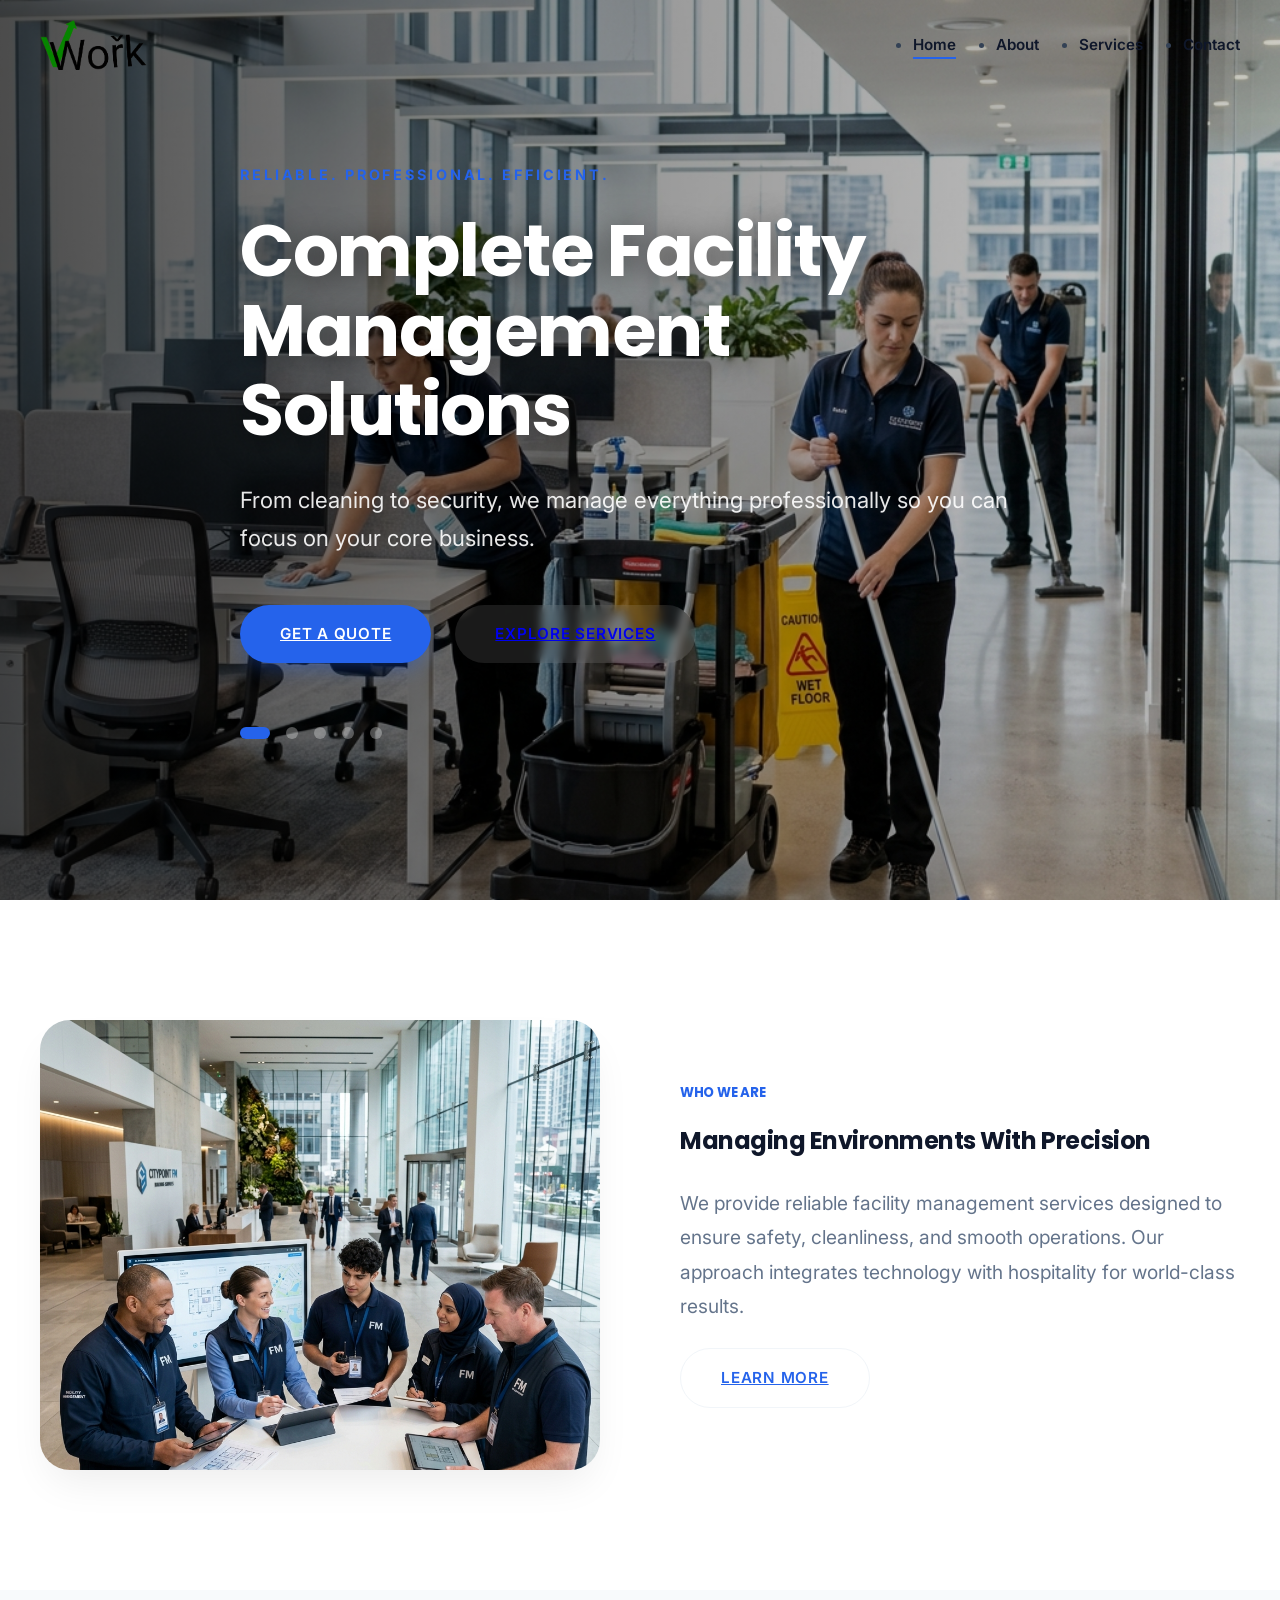
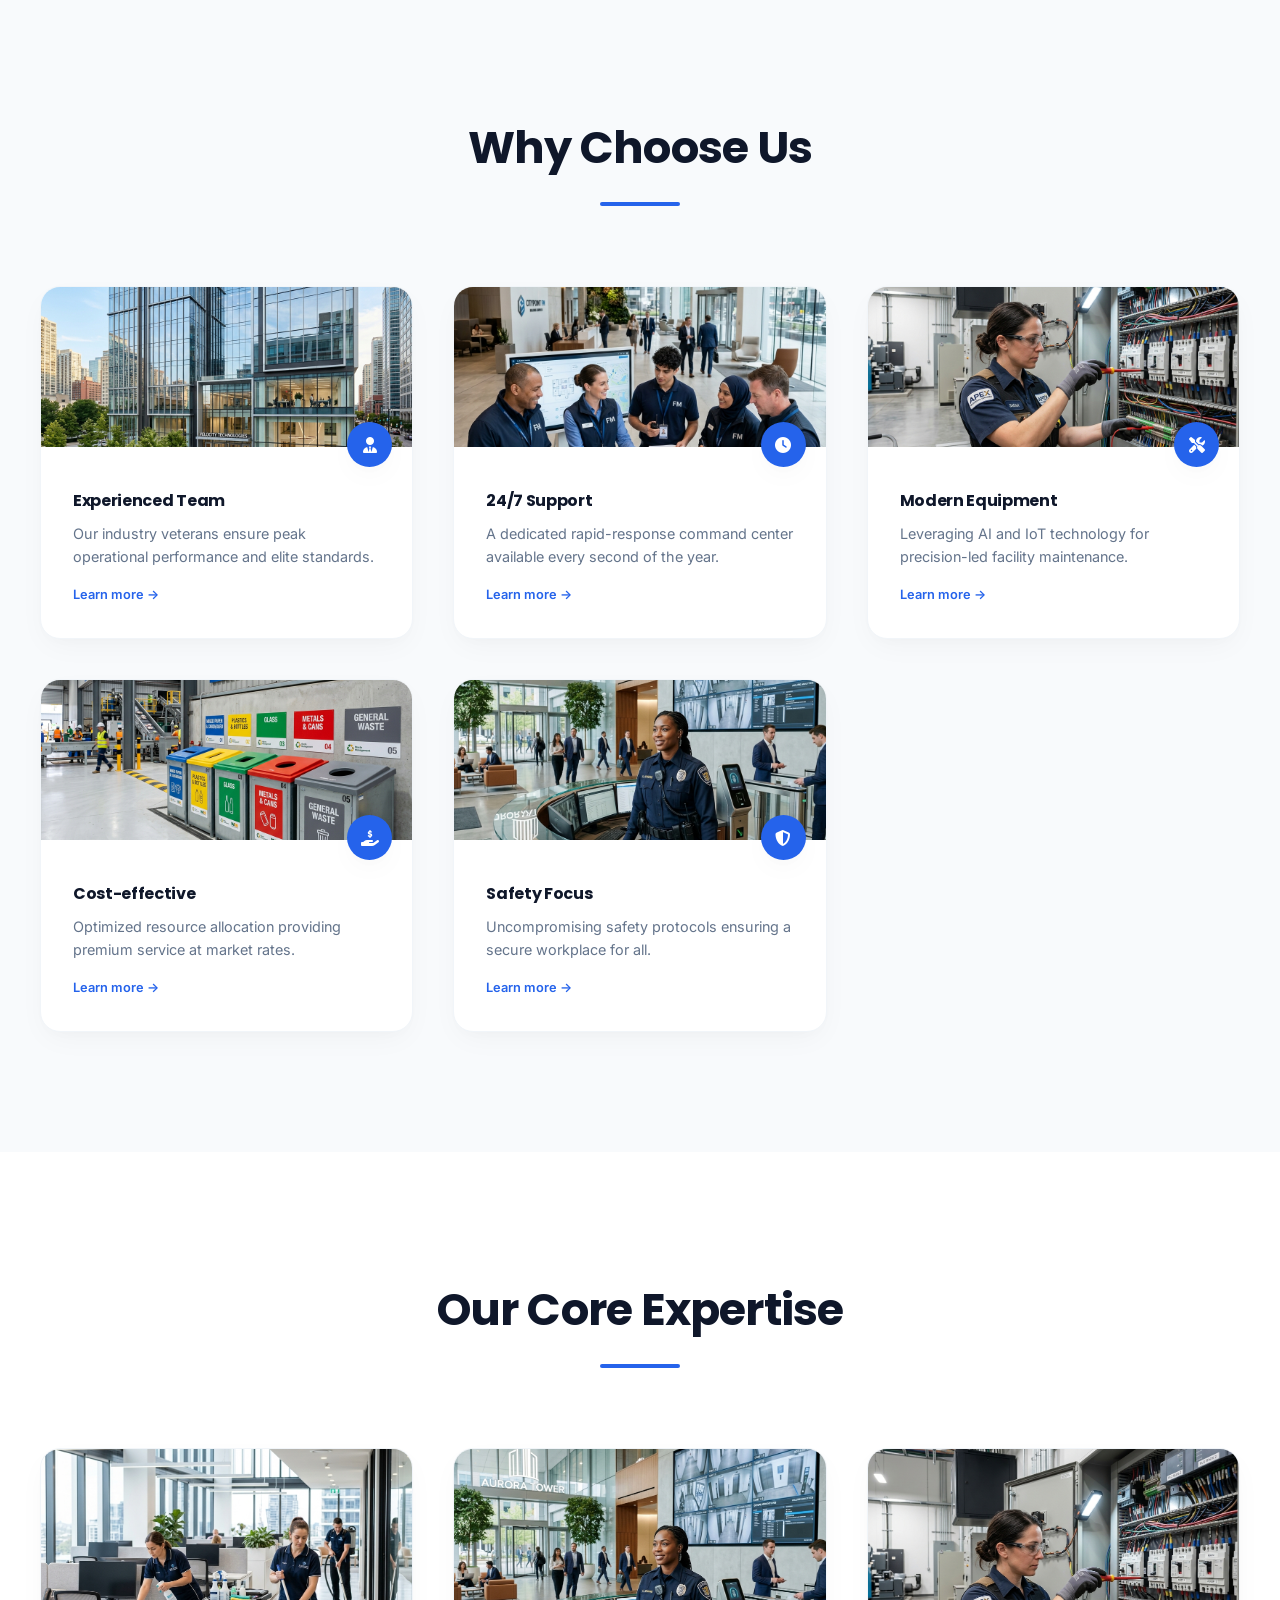
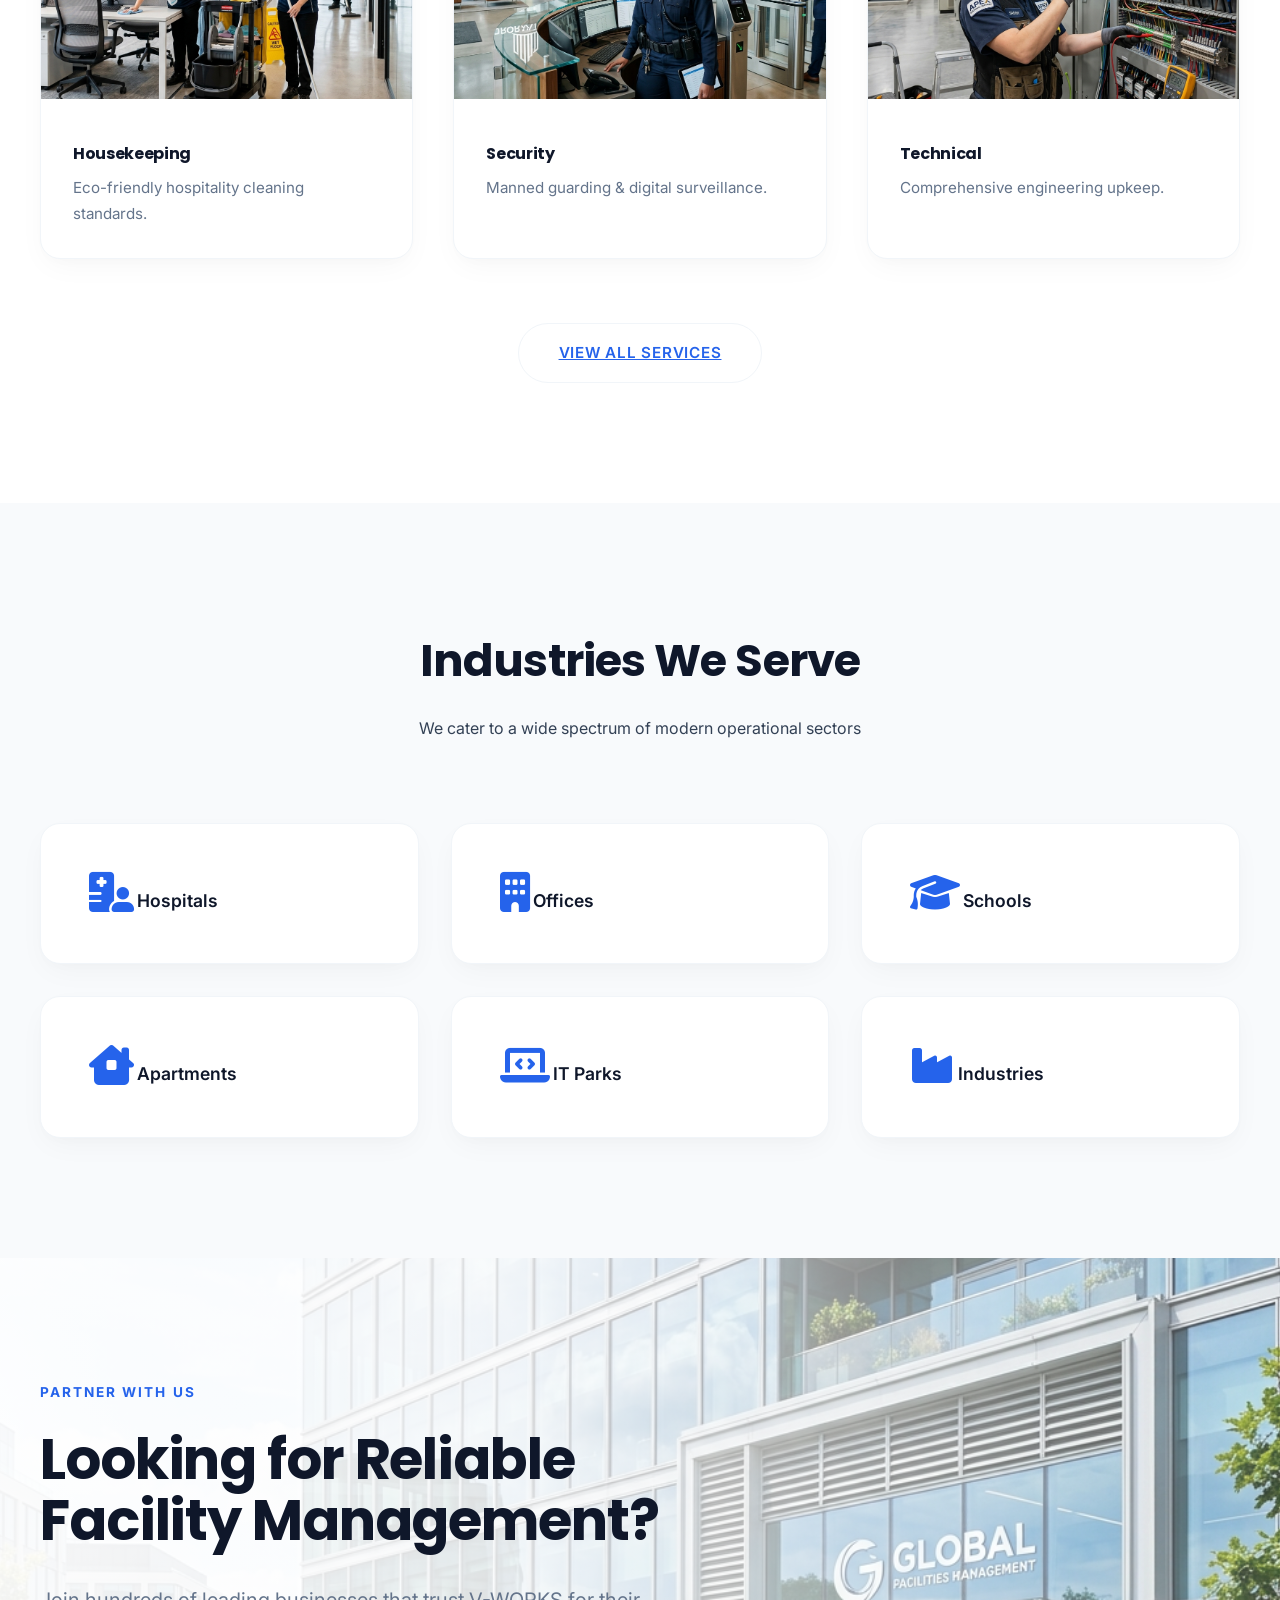
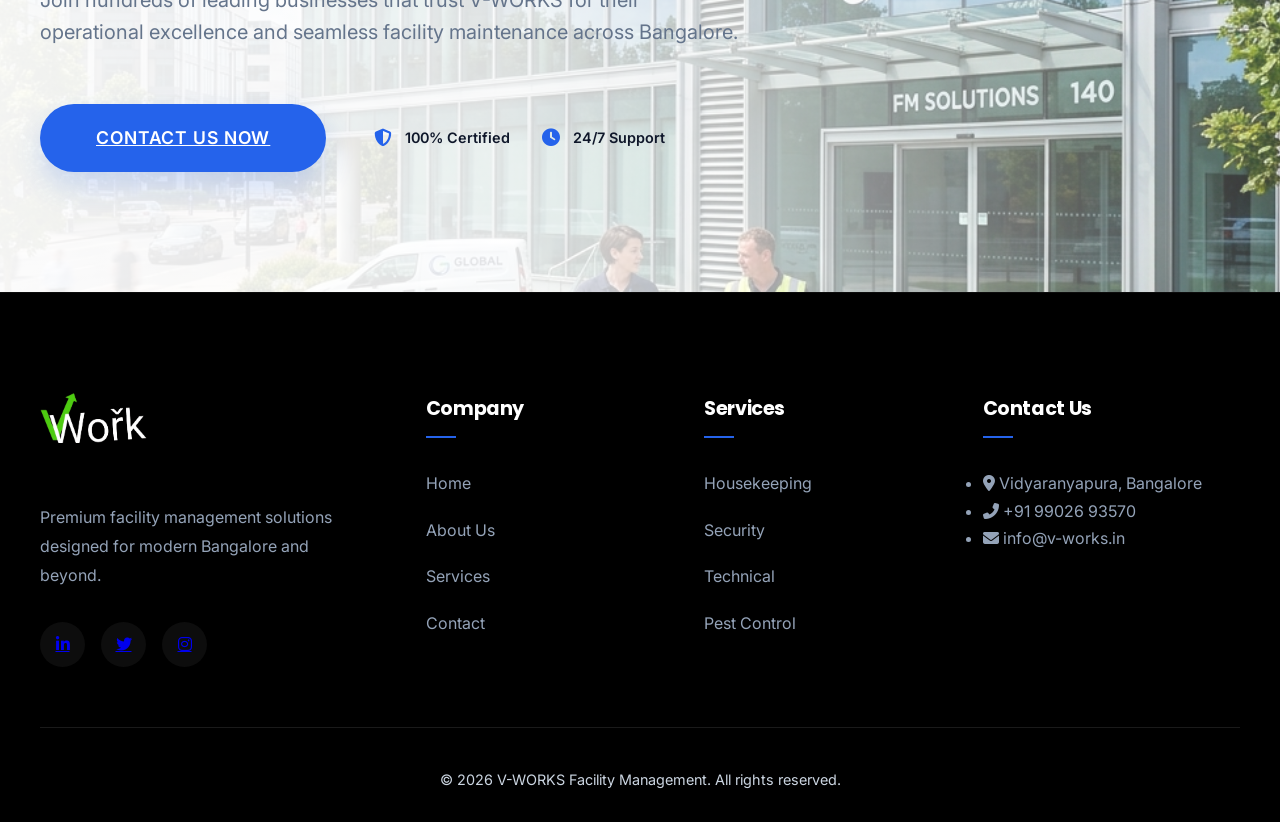
==== commit 0e0c45b7: "Fix broken logo path in contact page footer and standardize to PNG" ====
--- a/index.html
+++ b/index.html
@@ -13,7 +13,7 @@
         <div class="container">
             <nav>
                 <a href="index.html" class="logo">
-                    <img src="images/icons/logo-official.jpeg" alt="V-WORKS Logo" style="height: 50px; width: auto; display: block; filter: invert(1) hue-rotate(180deg); mix-blend-mode: multiply;">
+                    <img src="images/icons/logo-official.png" alt="V-WORKS Logo" style="height: 50px; width: auto; display: block; filter: invert(1) hue-rotate(180deg); mix-blend-mode: multiply;">
                 </a>
                 <ul class="nav-links">
                     <li><a href="index.html">Home</a></li>
@@ -258,7 +258,7 @@
             <div class="footer-grid">
                 <div class="footer-col">
                     <a href="index.html" class="logo" style="margin-bottom: 1.5rem; display: inline-block;">
-                        <img src="images/icons/logo-official.jpeg" alt="V-WORKS Logo" style="height: 50px; width: auto; mix-blend-mode: screen;">
+                        <img src="images/icons/logo-official.png" alt="V-WORKS Logo" style="height: 50px; width: auto; mix-blend-mode: screen;">
                     </a>
                     <p class="footer-desc">Premium facility management solutions designed for modern Bangalore and beyond.</p>
                     <div class="social-bar">
